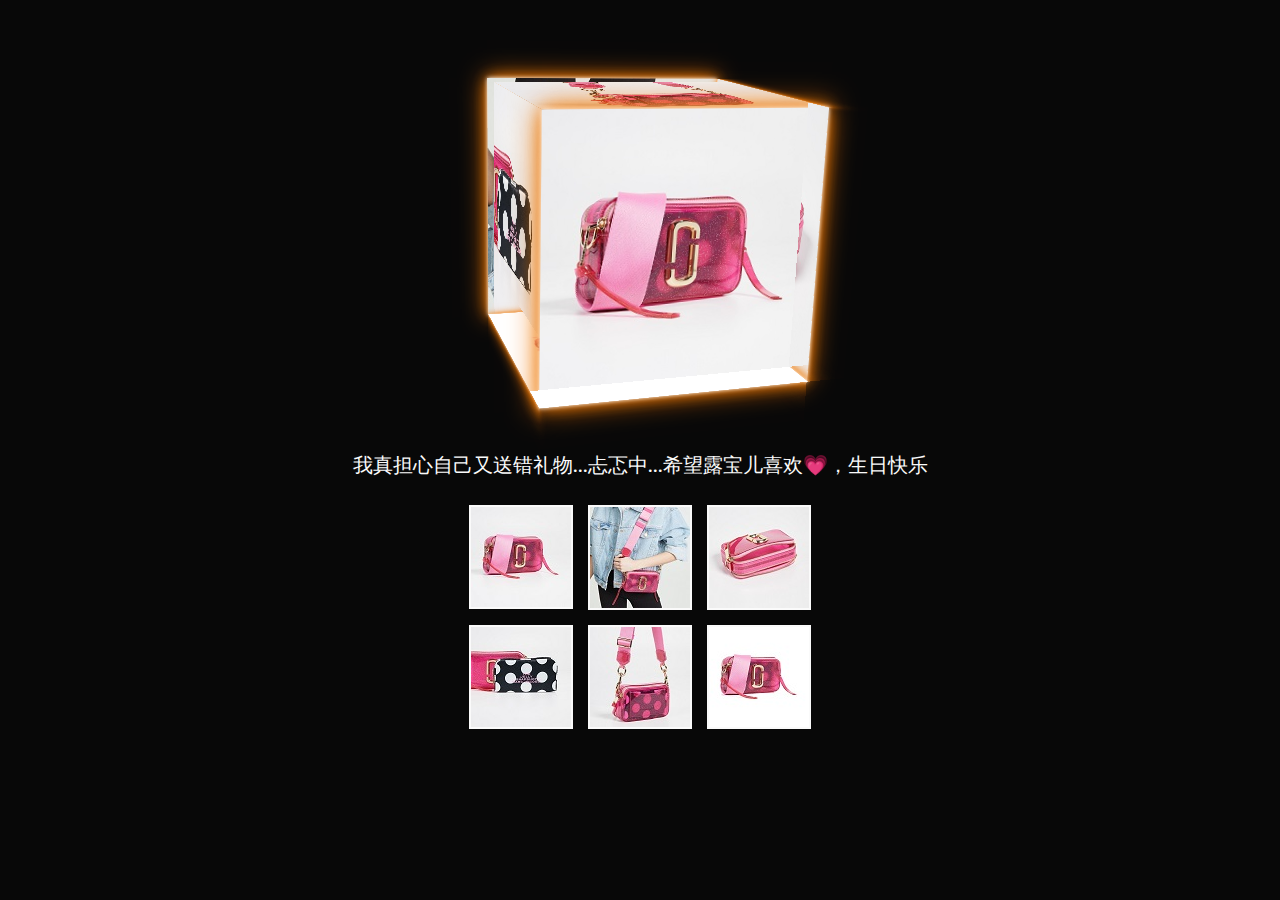
==== gift.html @ 30ce91f6 "version 2" ====
<!DOCTYPE html>
<html lang="en" >

<head>
  <meta charset="UTF-8">
  <title>LuLu's Gift</title>
  
    <link rel="stylesheet" href="css/reset.min.css">

  
      <link rel="stylesheet" href="css/giftstyle.css">

  
</head>

<body>

<div class="cube-container">

	<div class="cube initial-position">

		<img class="cube-face-image image-1" src="gift1.jpg">
		
		<img class="cube-face-image image-2" src="gift6.jpg">
		
		<img class="cube-face-image image-3" src="gift3.jpg">
		
		<img class="cube-face-image image-4" src="gift4.jpg">
		
		<img class="cube-face-image image-5" src="gift5.jpg">
		
		<img class="cube-face-image image-6" src="gift2.jpg">

	</div>

</div>

<h2>我真担心自己又送错礼物...忐忑中...希望露宝儿喜欢💗，生日快乐</h2>

<div class="image-buttons">

	<input type="image" class="show-image-1" src="gift1sm.jpg"></input>

	<input type="image" class="show-image-2" src="gift6sm.jpg"></input>

	<input type="image" class="show-image-3" src="gift3sm.jpg"></input>

	<input type="image" class="show-image-4" src="gift4sm.jpg"></input>

	<input type="image" class="show-image-5" src="gift5sm.jpg"></input>

	<input type="image" class="show-image-6" src="gift2sm.jpg"></input>

</div>
  
  

    <script  src="js/index.js"></script>




</body>

</html>
---- css/giftstyle.css ----
/*

Full-page view:

https://codepen.io/GeorgePark/full/gegavO/

*/

@import url(https://fonts.googleapis.com/css?family=Montserrat:500);

:root {
	/* Base font size */
	font-size: 10px;

	/* Border color variable */
	--border-color: #e70;
}

* {
	box-sizing: border-box;
}

body {
	font-family: "Montserrat", Arial, sans-serif;
	font-weight: 500;
	line-height: 1.5;
	text-align: center;
	min-height: 100vh;
	padding: 4rem 2rem;
	color: #fafafa;
	background-color: #080808;
}

h1 {
	font-size: 4rem;
}

h2 {
	font-size: 2rem;
	margin-bottom: 2.5rem;
}

.cube-container {
	position: relative;
	width: 30rem;
	height: 30rem;
	margin: 5rem auto 6rem;
	perspective: 100rem;
}

.cube {
	position: absolute;
	width: 100%;
	height: 100%;
	transform-style: preserve-3d;
	transition: transform 1s cubic-bezier(0.32, 0.05, 0.35, 1.6);
}

.cube-face-image {
	display: block;
	position: absolute;
	/* opacity: 0.95; */
	/* border: 0.2rem solid #fafafa; */
	box-shadow: 0 0 0.5rem #fff, 
				0 0 1.5rem var(--border-color),
				0 0 3rem var(--border-color);
}

.image-buttons {
	display: grid;
	grid-template-columns: repeat(3, auto);
	grid-gap: 1.5rem;
	justify-content: center;
}

.image-buttons input {
	border: 0.2rem solid #fafafa;
}

.image-buttons input:focus {
	outline: none;
	border: 0.2rem solid var(--border-color);
}

/* Transform images to create cube */

.image-1 {
	transform: translateZ(15rem);
}

.image-2 {
	transform: rotateX(-180deg) translateZ(15rem);
}

.image-3 {
	transform: rotateY(90deg) translateZ(15rem);
}

.image-4 {
	transform: rotateY(-90deg) translateZ(15rem);
}

.image-5 {
	transform: rotateX(90deg) translateZ(15rem);
}

.image-6 {
	transform: rotateX(-90deg) translateZ(15rem);
}

/* Transform cube to show correct image */

.cube.initial-position {
	transform: translateZ(-15rem) translateY(-2rem) rotateX(-15deg) rotateY(18deg) rotateZ(2deg);
}

.cube.show-image-1 {
	transform: translateZ(-15rem);
}

.cube.show-image-2 {
	transform: translateZ(-15rem) rotateX(180deg);
}

.cube.show-image-3 {
	transform: translateZ(-15rem) rotateY(-90deg);
}

.cube.show-image-4 {
	transform: translateZ(-15rem) rotateY(90deg);
}

.cube.show-image-5 {
	transform: translateZ(-15rem) rotateX(-90deg);
}

.cube.show-image-6 {
	transform: translateZ(-15rem) rotateX(90deg);
}
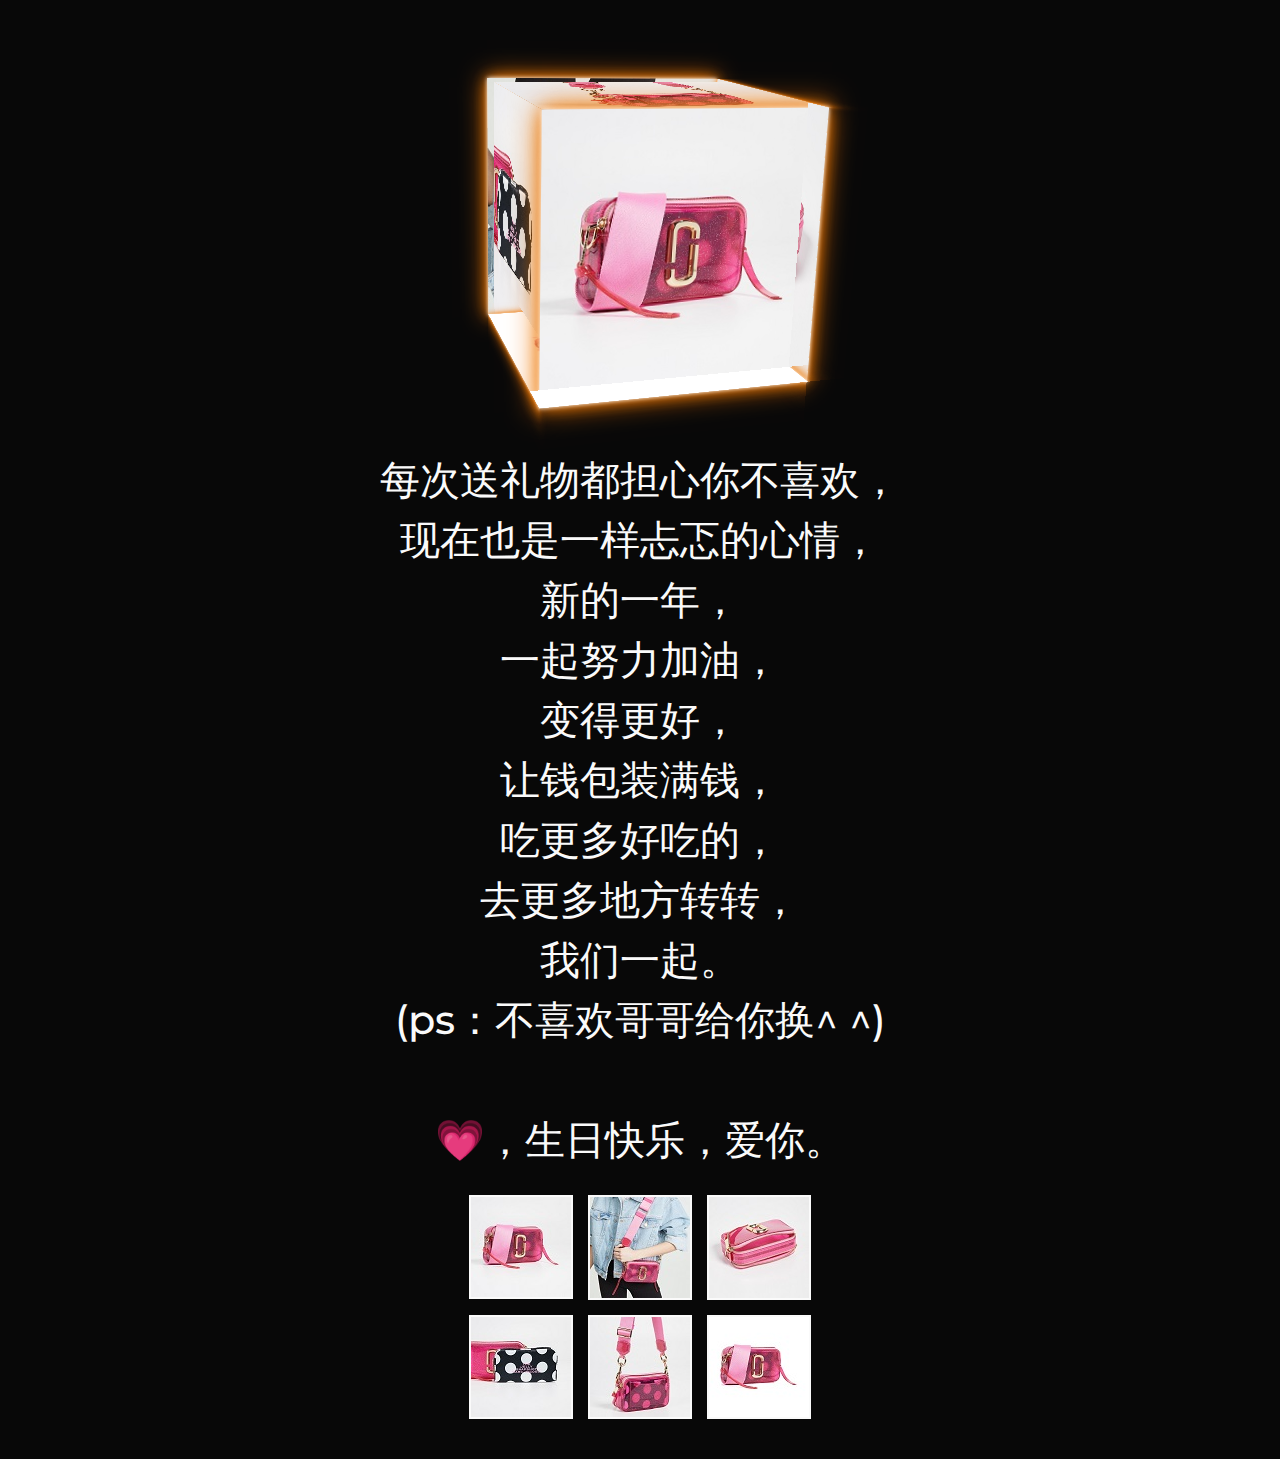
==== commit 115ae538: "version 3" ====
--- a/gift.html
+++ b/gift.html
@@ -35,7 +35,19 @@
 
 </div>
 
-<h2>我真担心自己又送错礼物...忐忑中...希望露宝儿喜欢💗，生日快乐</h2>
+<p> 每次送礼物都担心你不喜欢，<br />
+	现在也是一样忐忑的心情，<br />
+	新的一年，<br />
+	一起努力加油，<br />
+	变得更好，<br />
+	让钱包装满钱，<br />
+	吃更多好吃的，<br />
+	去更多地方转转，<br />
+	我们一起。<br />
+	(ps：不喜欢哥哥给你换^ ^)
+	<br />
+	<br />
+	💗，生日快乐，爱你。</p>
 
 <div class="image-buttons">
 
--- a/css/giftstyle.css
+++ b/css/giftstyle.css
@@ -35,8 +35,8 @@
 	font-size: 4rem;
 }
 
-h2 {
-	font-size: 2rem;
+p {
+	font-size: 4rem;
 	margin-bottom: 2.5rem;
 }
 
